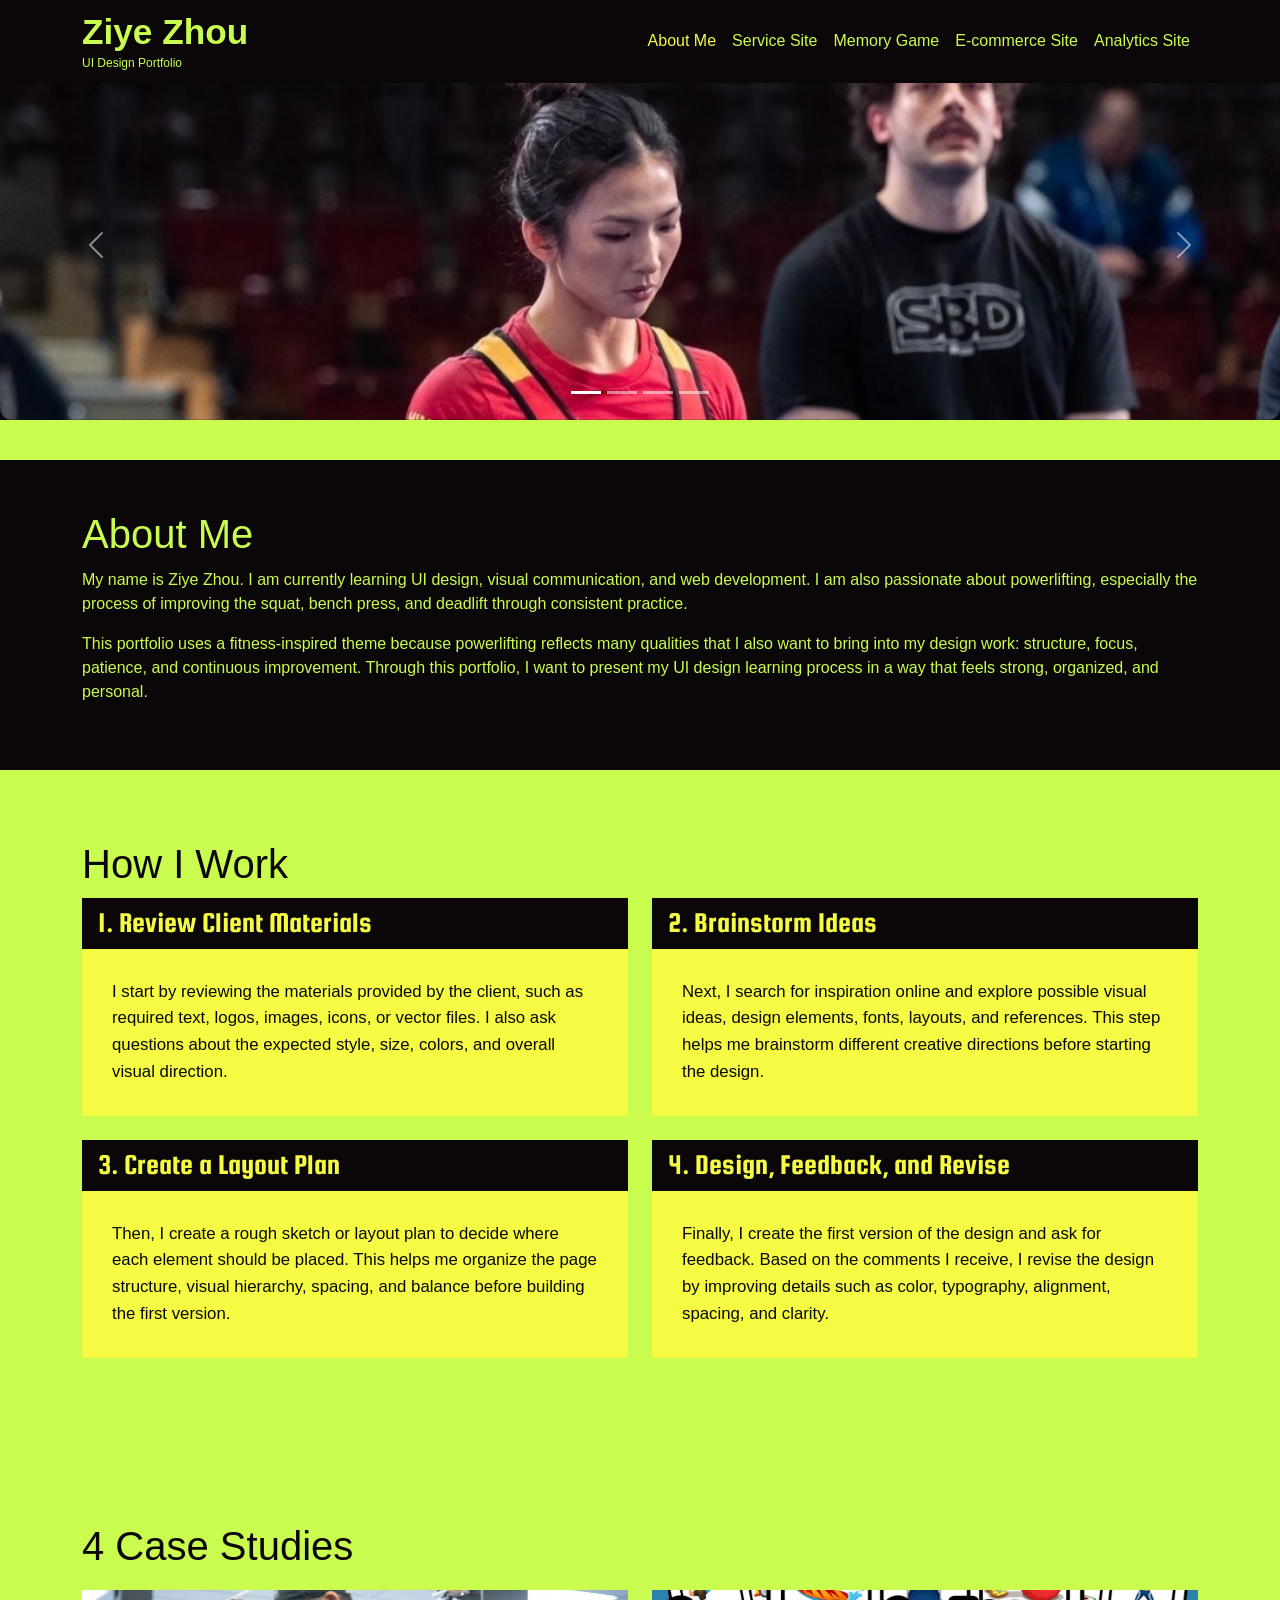
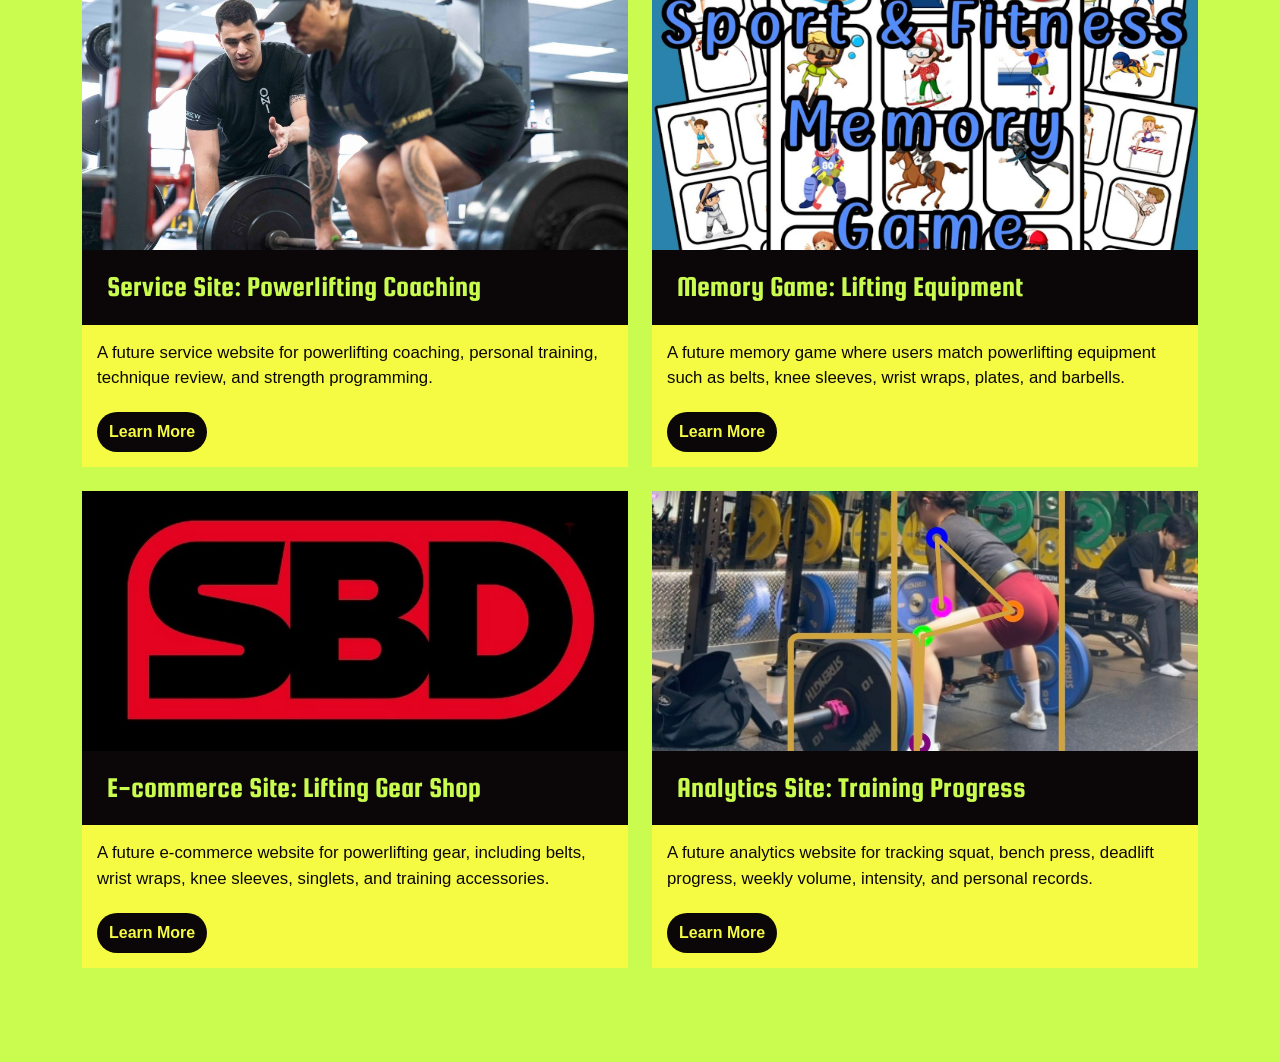
==== index.html @ c245f22b "Add files via upload" ====
<!DOCTYPE html>
<html lang="en">

<head>
    <meta charset="utf-8">
    <meta name="viewport" content="width=device-width, initial-scale=1">
    <meta name="description" content="Ziye Zhou's UI design portfolio">
    <meta name="author" content="Ziye Zhou">

    <title>Ziye Zhou Portfolio</title>

    <link href="https://cdn.jsdelivr.net/npm/bootstrap@5.3.3/dist/css/bootstrap.min.css" rel="stylesheet">

    <link href="css/homepage.css" rel="stylesheet"> 
    
    <link rel="preconnect" href="https://fonts.googleapis.com">
    <link rel="preconnect" href="https://fonts.gstatic.com" crossorigin>
    <link href="https://fonts.googleapis.com/css2?family=BBH+Hegarty&family=Squada+One&display=swap" rel="stylesheet">
</head>

<body>

    <!-- Navigation -->
    <nav class="navbar fixed-top navbar-expand-lg navbar-dark bg-dark-green">
        <div class="container">

            <a class="navbar-brand brand-block" href="index.html">
                <span class="brand-name">Ziye Zhou</span>
                <span class="brand-subtitle">UI Design Portfolio</span>
            </a>

            <button class="navbar-toggler" type="button" data-bs-toggle="collapse" data-bs-target="#navbarResponsive"
                aria-controls="navbarResponsive" aria-expanded="false" aria-label="Toggle navigation">
                <span class="navbar-toggler-icon"></span>
            </button>

            <div class="collapse navbar-collapse" id="navbarResponsive">
                <ul class="navbar-nav ms-auto">

                    <li class="nav-item">
                        <a class="nav-link active" href="index.html">About Me</a>
                    </li>

                    <li class="nav-item">
                        <a class="nav-link" href="service.html">Service Site</a>
                    </li>

                    <li class="nav-item">
                        <a class="nav-link" href="jeu.html">Memory Game</a>
                    </li>

                    <li class="nav-item">
                        <a class="nav-link" href="ecommerce.html">E-commerce Site</a>
                    </li>

                    <li class="nav-item">
                        <a class="nav-link" href="analytics.html">Analytics Site</a>
                    </li>

                </ul>
            </div>

        </div>
    </nav>

    <!-- Cover Page Images Section -->
    <header class="cover-carousel-section">
        <div id="fitnessCarousel" class="carousel slide" data-bs-ride="carousel">

            <div class="carousel-indicators">
                <button type="button" data-bs-target="#fitnessCarousel" data-bs-slide-to="0" class="active"
                    aria-current="true" aria-label="Slide 1"></button>
                <button type="button" data-bs-target="#fitnessCarousel" data-bs-slide-to="1"
                    aria-label="Slide 2"></button>
                <button type="button" data-bs-target="#fitnessCarousel" data-bs-slide-to="2"
                    aria-label="Slide 3"></button>
                <button type="button" data-bs-target="#fitnessCarousel" data-bs-slide-to="3"
                    aria-label="Slide 4"></button>
            </div>

            <div class="carousel-inner">

                <div class="carousel-item active">
                    <img src="images/cover-01.jpg" class="d-block w-100 carousel-img" alt="Powerlifting cover image">
                    <div class="carousel-caption d-none d-md-block">
                    </div>
                </div>

                <div class="carousel-item">
                    <img src="images/cover-02.jpg" class="d-block w-100 carousel-img" alt="Gym training image">
                    <div class="carousel-caption d-none d-md-block"> </div>
                </div>

                <div class="carousel-item">
                    <img src="images/cover-03.jpg" class="d-block w-100 carousel-img" alt="Barbell image">
                    <div class="carousel-caption d-none d-md-block"></div>
                </div>

                <div class="carousel-item">
                    <img src="images/cover-04.jpg" class="d-block w-100 carousel-img" alt="Fitness design image">
                    <div class="carousel-caption d-none d-md-block"></div>
                </div>

            </div>

            <button class="carousel-control-prev" type="button" data-bs-target="#fitnessCarousel" data-bs-slide="prev">
                <span class="carousel-control-prev-icon" aria-hidden="true"></span>
                <span class="visually-hidden">Previous</span>
            </button>

            <button class="carousel-control-next" type="button" data-bs-target="#fitnessCarousel" data-bs-slide="next">
                <span class="carousel-control-next-icon" aria-hidden="true"></span>
                <span class="visually-hidden">Next</span>
            </button>

        </div>
    </header>

    <!-- About Me Section -->
    <section class="about-section" id="about">
        <div class = "container">
            <h1 class="about-title">About Me</h1>
            <p>
            My name is Ziye Zhou. I am currently learning UI design, visual communication,
            and web development. I am also passionate about powerlifting, 
            especially the process of improving the squat, bench press, and deadlift through
            consistent practice.
            </p>

            <p>
                This portfolio uses a fitness-inspired theme because powerlifting reflects many
                qualities that I also want to bring into my design work: structure, focus,
                patience, and continuous improvement. Through this portfolio, I want to present
                my UI design learning process in a way that feels strong, organized, and personal.
            </p>
        </div>
    </section>

    <!-- How I Work Section -->
    <section class="work-section" id="work">
        <div class="container">

            <h1 class="work-title">How I Work</h1>

            <div class="row">

                <div class="col-md-6 mb-4">
                    <div class="card work-card h-100">
                        <h4 class="card-header work-card-header">1. Review Client Materials</h4>
                        <div class="card-body work-card-body">
                            <p class="card-text">
                                I start by reviewing the materials provided by the client, such as required text,
                                logos, images, icons, or vector files. I also ask questions about the expected
                                style, size, colors, and overall visual direction.
                            </p>
                        </div>
                    </div>
                </div>

                <div class="col-md-6 mb-4">
                    <div class="card work-card h-100">
                        <h4 class="card-header work-card-header">2. Brainstorm Ideas</h4>
                        <div class="card-body work-card-body">
                            <p class="card-text">
                                Next, I search for inspiration online and explore possible visual ideas, design
                                elements, fonts, layouts, and references. This step helps me brainstorm different
                                creative directions before starting the design.
                            </p>
                        </div>
                    </div>
                </div>

                <div class="col-md-6 mb-4">
                    <div class="card work-card h-100">
                        <h4 class="card-header work-card-header">3. Create a Layout Plan</h4>
                        <div class="card-body work-card-body">
                            <p class="card-text">
                                Then, I create a rough sketch or layout plan to decide where each element should
                                be placed. This helps me organize the page structure, visual hierarchy, spacing,
                                and balance before building the first version.
                            </p>
                        </div>
                    </div>
                </div>

                <div class="col-md-6 mb-4">
                    <div class="card work-card h-100">
                        <h4 class="card-header work-card-header">4. Design, Feedback, and Revise</h4>
                        <div class="card-body work-card-body">
                            <p class="card-text">
                                Finally, I create the first version of the design and ask for feedback. Based on
                                the comments I receive, I revise the design by improving details such as color,
                                typography, alignment, spacing, and clarity.
                            </p>
                        </div>
                    </div>
                </div>

            </div>

        </div>
    </section>

    <!-- Case Studies Section -->
    <section class="case-section" id="cases">
        <div class="container">

            <h1 class="case-title">4 Case Studies</h1>

            <div class="row">

                <div class="col-md-6 mb-4">
                    <div class="case-card">
                        <img src="images/service.jpg" alt="Powerlifting coaching preview" class="case-img">

                        <div class="case-card-title">
                            <h4>Service Site: Powerlifting Coaching</h4>
                        </div>

                        <div class="case-card-body">
                            <p>
                                A future service website for powerlifting coaching, personal training,
                                technique review, and strength programming.
                            </p>
                            <a href="service.html" class="case-btn">Learn More</a>
                        </div>
                    </div>
                </div>

                <div class="col-md-6 mb-4">
                    <div class="case-card">
                        <img src="images/memory-game.jpg" alt="Lifting memory game preview" class="case-img">

                        <div class="case-card-title">
                            <h4>Memory Game: Lifting Equipment</h4>
                        </div>

                        <div class="case-card-body">
                            <p>
                                A future memory game where users match powerlifting equipment such as
                                belts, knee sleeves, wrist wraps, plates, and barbells.
                            </p>
                            <a href="jeu.html" class="case-btn">Learn More</a>
                        </div>
                    </div>
                </div>

                <div class="col-md-6 mb-4">
                    <div class="case-card">
                        <img src="images/ecommerce.jpg" alt="Lifting gear shop preview" class="case-img">

                        <div class="case-card-title">
                            <h4>E-commerce Site: Lifting Gear Shop</h4>
                        </div>

                        <div class="case-card-body">
                            <p>
                                A future e-commerce website for powerlifting gear, including belts,
                                wrist wraps, knee sleeves, singlets, and training accessories.
                            </p>
                            <a href="ecommerce.html" class="case-btn">Learn More</a>
                        </div>
                    </div>
                </div>

                <div class="col-md-6 mb-4">
                    <div class="case-card">
                        <img src="images/analytics.jpg" alt="Training analytics preview" class="case-img">

                        <div class="case-card-title">
                            <h4>Analytics Site: Training Progress</h4>
                        </div>

                        <div class="case-card-body">
                            <p>
                                A future analytics website for tracking squat, bench press, deadlift
                                progress, weekly volume, intensity, and personal records.
                            </p>
                            <a href="analytics.html" class="case-btn">Learn More</a>
                        </div>
                    </div>
                </div>

            </div>

        </div>
    </section>

    <script src="https://cdn.jsdelivr.net/npm/bootstrap@5.3.3/dist/js/bootstrap.bundle.min.js"></script>
</body>

</html>
---- css/homepage.css ----
body {
    padding-top: 70px;
    background-color: #cafc4f;
}

.bg-dark-green{
    background-color: #0b0708;
}

/*********** Navigation bar ***********/
.brand-block {
    display: flex;
    flex-direction: column;
    line-height: 1.1;
    text-decoration: none;
}

.brand-name{
    font-family: "BBH Hegarty", sans-serif;
    font-weight: 100;
    font-style: normal;
    font-size: 2.2rem;
    font-weight: 700;
    color: #cafc4f;
    text-decoration: none;
}

.brand-subtitle{
    font-family: 'Source Sans Pro', sans-serif;
    font-size: 0.75rem;
    font-weight: 300;
    padding-top: 0.3rem;
    color: #cafc4f;
    text-decoration: none;
}

.nav-link{
    font-family: 'Source Sans Pro', sans-serif;
    font-size: 1rem;
    font-weight: 400;
    color: #cafc4f;
}

.nav-link.active{
    color: #F5Fb43;
}

.navbar-dark .navbar-nav .nav-link.active {
    color: #F5Fb43;
}

/*********** About Me Section ***********/
.about-section{
    padding-top: 5rem;
    background-color: #0b0708;
    padding: 50px 40px 50px 40px;
}

.about-title {
    color: #cafc4f;
    font-family: "BBH Hegarty", sans-serif;
    font-size: 2.5rem;
    margin-bottom: 10px;
}

p{
    font-family: 'Source Sans Pro', sans-serif;
    color: #cafc4f;
}

.cover-carousel-section {
    background-color: #0b0708;
    padding: 0px 0 0px 0;
    margin-bottom: 40px;
}

/*********** Pictures ***********/
.carousel {
    border-radius: 12px;
    overflow: hidden;
}

.carousel-img {
    height: 350px;
    object-fit: cover;
    object-position: center top;
}

/*********** Workflow Section ***********/
.work-section {
    padding: 70px 0;
}

.work-title {
    color: #0b0708;
    font-family: "BBH Hegarty", sans-serif;
    font-size: 2.5rem;
    margin-bottom: 10px;
}

.work-card {
    background-color: #0b0708;
    border: 0px;
    border-radius: 0;
}

.work-card-header {
    background-color: #0b0708;
    color: #F5Fb43;
    font-family: 'Squada One', sans-serif;
    font-size: 1.8rem;
    border-bottom: none;
}

.work-card-body {
    background-color: #F5Fb43;
    color: #0b0708;
    padding: 30px;
}

.work-card-body p {
    color: #0b0708;
    font-family: 'Source Sans Pro', sans-serif;
    font-size: 1.05rem;
    line-height: 1.6;
}

/*********** Case Study Section ***********/
.case-section {
    padding: 70px 0;
    background-color: #cafc4f;
}

.case-title {
    color: #0b0708;
    font-family: "BBH Hegarty", sans-serif;
    font-size: 2.5rem;
    margin-bottom: 20px;
}

.case-card {
    background-color: #F5Fb43;
    border: 0;
    border-radius: 0;
    height: 100%;
}

.case-img {
    width: 100%;
    height: 260px;
    object-fit: cover;
    display: block;
}

.case-card-title {
    background-color: #0b0708;
    padding: 20px 25px;
}

.case-card-title h4 {
    color: #cafc4f;
    font-family: 'Squada One', sans-serif;
    font-size: 1.8rem;
    margin: 0;
}

.case-card-body {
    background-color: #F5Fb43;
    color: #0b0708;
    padding: 15px;
}

.case-card-body p {
    color: #0b0708;
    font-family: 'Source Sans Pro', sans-serif;
    font-size: 1.05rem;
    line-height: 1.6rem;
}

.case-btn {
    display: inline-block;
    margin-top: 15px;
    padding: 8px 12px;
    background-color: #0b0708;
    color: #F5Fb43;
    font-family: 'Source Sans Pro', sans-serif;
    font-weight: 600;
    text-decoration: none;
    border-radius: 20px;
    margin-top: 5px;
}

.case-btn:hover {
    background-color: #cafc4f;
    color: #0b0708;
}
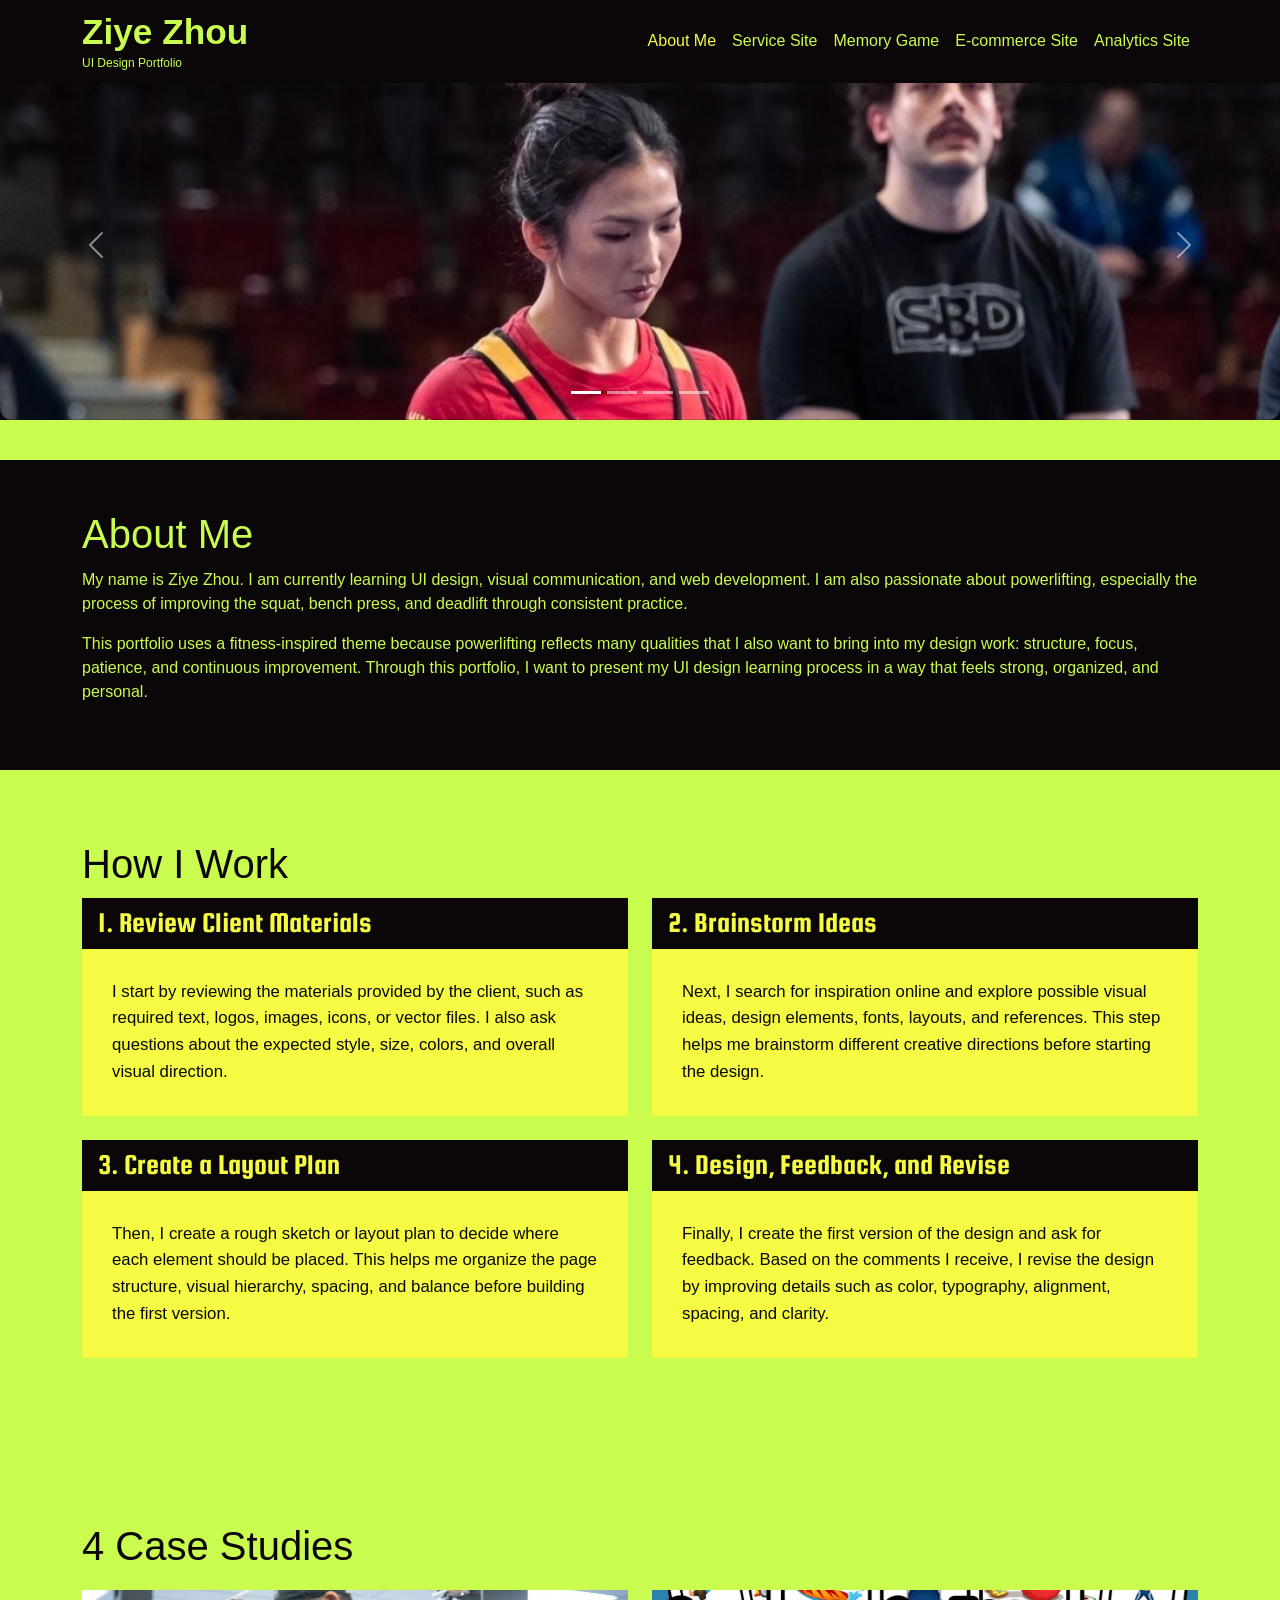
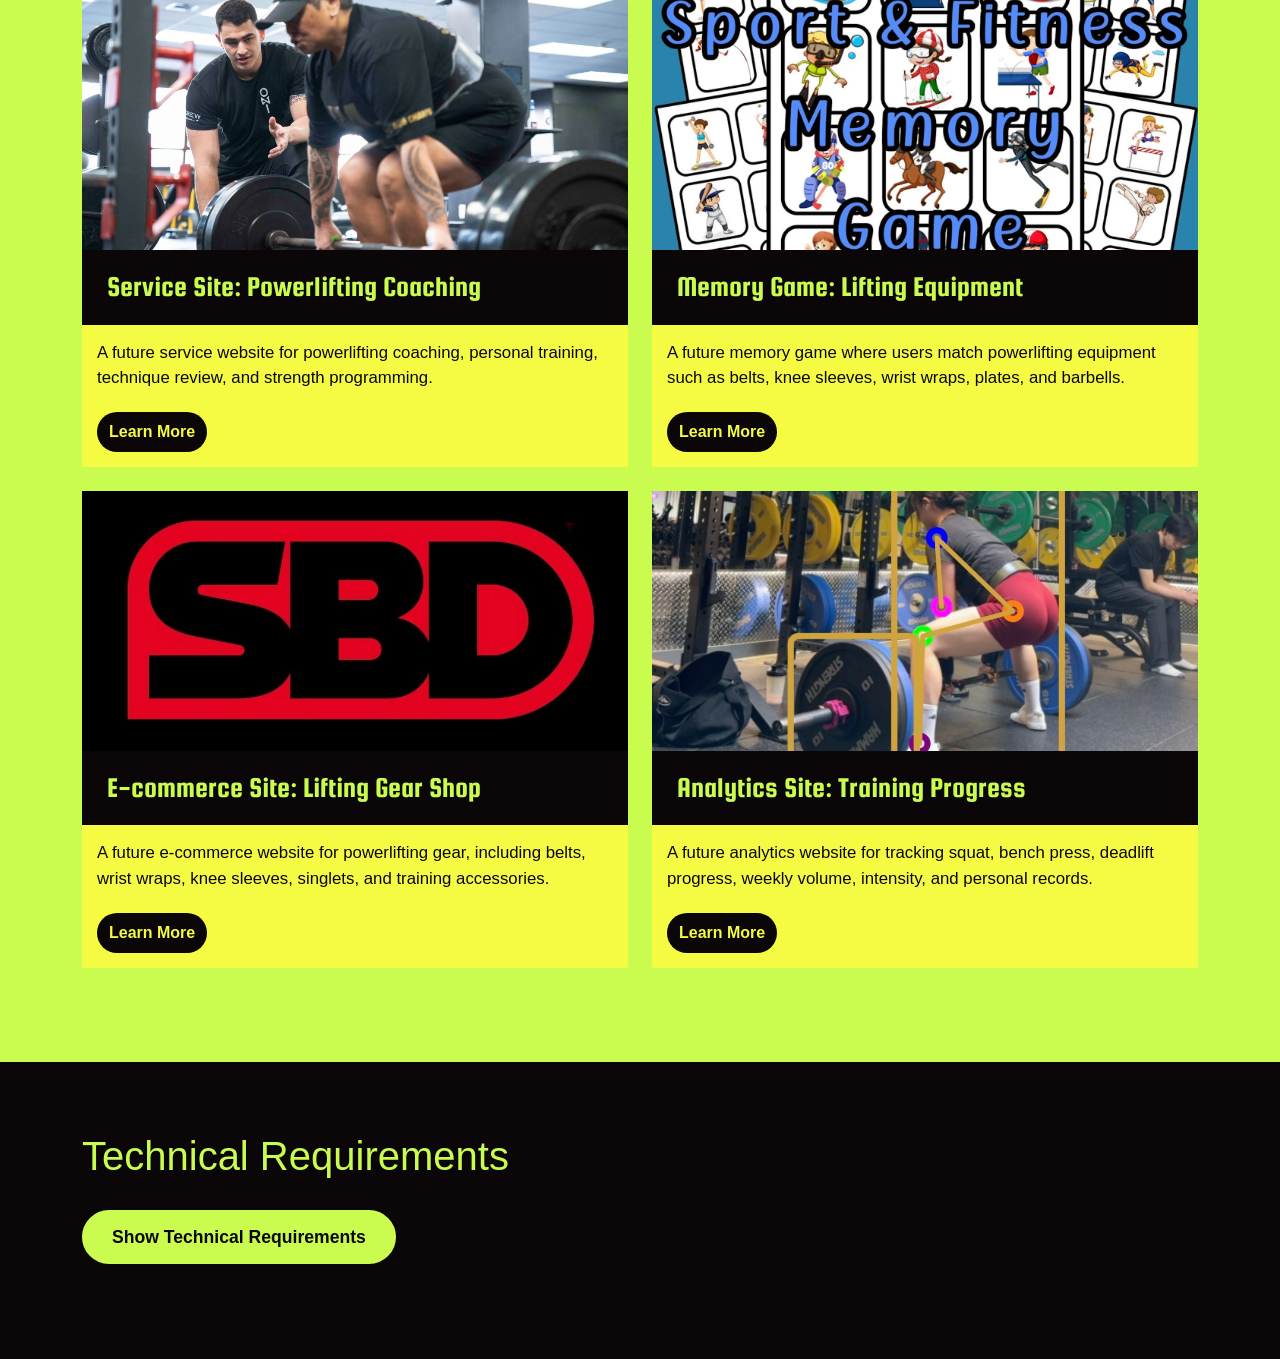
==== commit a2eaecbd: "Add updated portfolio files" ====
--- a/index.html
+++ b/index.html
@@ -286,7 +286,28 @@
         </div>
     </section>
 
+    <section class="tech-section">
+        <div class="container">
+            <h1 class="tech-title">Technical Requirements</h1>
+
+            <button id="techButton" class="tech-btn">
+                Show Technical Requirements
+            </button>
+
+            <p id="techMessage" class="d-none mt-3">
+                This portfolio uses HTML, CSS, Bootstrap 5.3.3, and custom JavaScript.
+                Bootstrap is used for the responsive navigation bar, carousel, grid layout,
+                cards, and mobile hamburger menu. Custom JavaScript is used to highlight
+                the current navigation page and control this interactive section.
+            </p>
+        </div>  
+    </section>
+
+    <script src="js/main.js"></script>
     <script src="https://cdn.jsdelivr.net/npm/bootstrap@5.3.3/dist/js/bootstrap.bundle.min.js"></script>
+    
 </body>
 
+
+
 </html>
--- a/css/homepage.css
+++ b/css/homepage.css
@@ -193,4 +193,52 @@
 .case-btn:hover {
     background-color: #cafc4f;
     color: #0b0708;
+}
+
+/*********** Technical Requirements Button ***********/
+.tech-btn {
+    display: inline-block;
+    padding: 12px 28px;
+    background-color: #cafc4f;
+    color:#0b0708 ;
+    border: 2px solid #cafc4f;
+    border-radius: 30px;
+    font-family: 'Source Sans Pro', sans-serif;
+    font-size: 1.1rem;
+    font-weight: 700;
+    text-decoration: none;
+    cursor: pointer;
+    margin-top: 10px;
+    margin-bottom: 25px;
+}
+
+.tech-btn:hover {
+    background-color: #F5Fb43;
+    color: #0b0708;
+}
+
+.tech-btn:focus {
+    outline: 3px solid #cafc4f;
+    outline-offset: 4px;
+}
+
+.tech-section {
+    padding: 70px 0;
+    background-color:#0b0708;
+}
+
+.tech-title {
+    color: #cafc4f;
+    font-family: "BBH Hegarty", sans-serif;
+    font-size: 2.5rem;
+    margin-bottom: 20px;
+}
+
+.tech-section p {
+    color: #cafc4f;
+    font-family: 'Source Sans Pro', sans-serif;
+    font-size: 1rem;
+    line-height: 1.6;
+    max-width: 900px;
+    margin-top: 20px;
 }
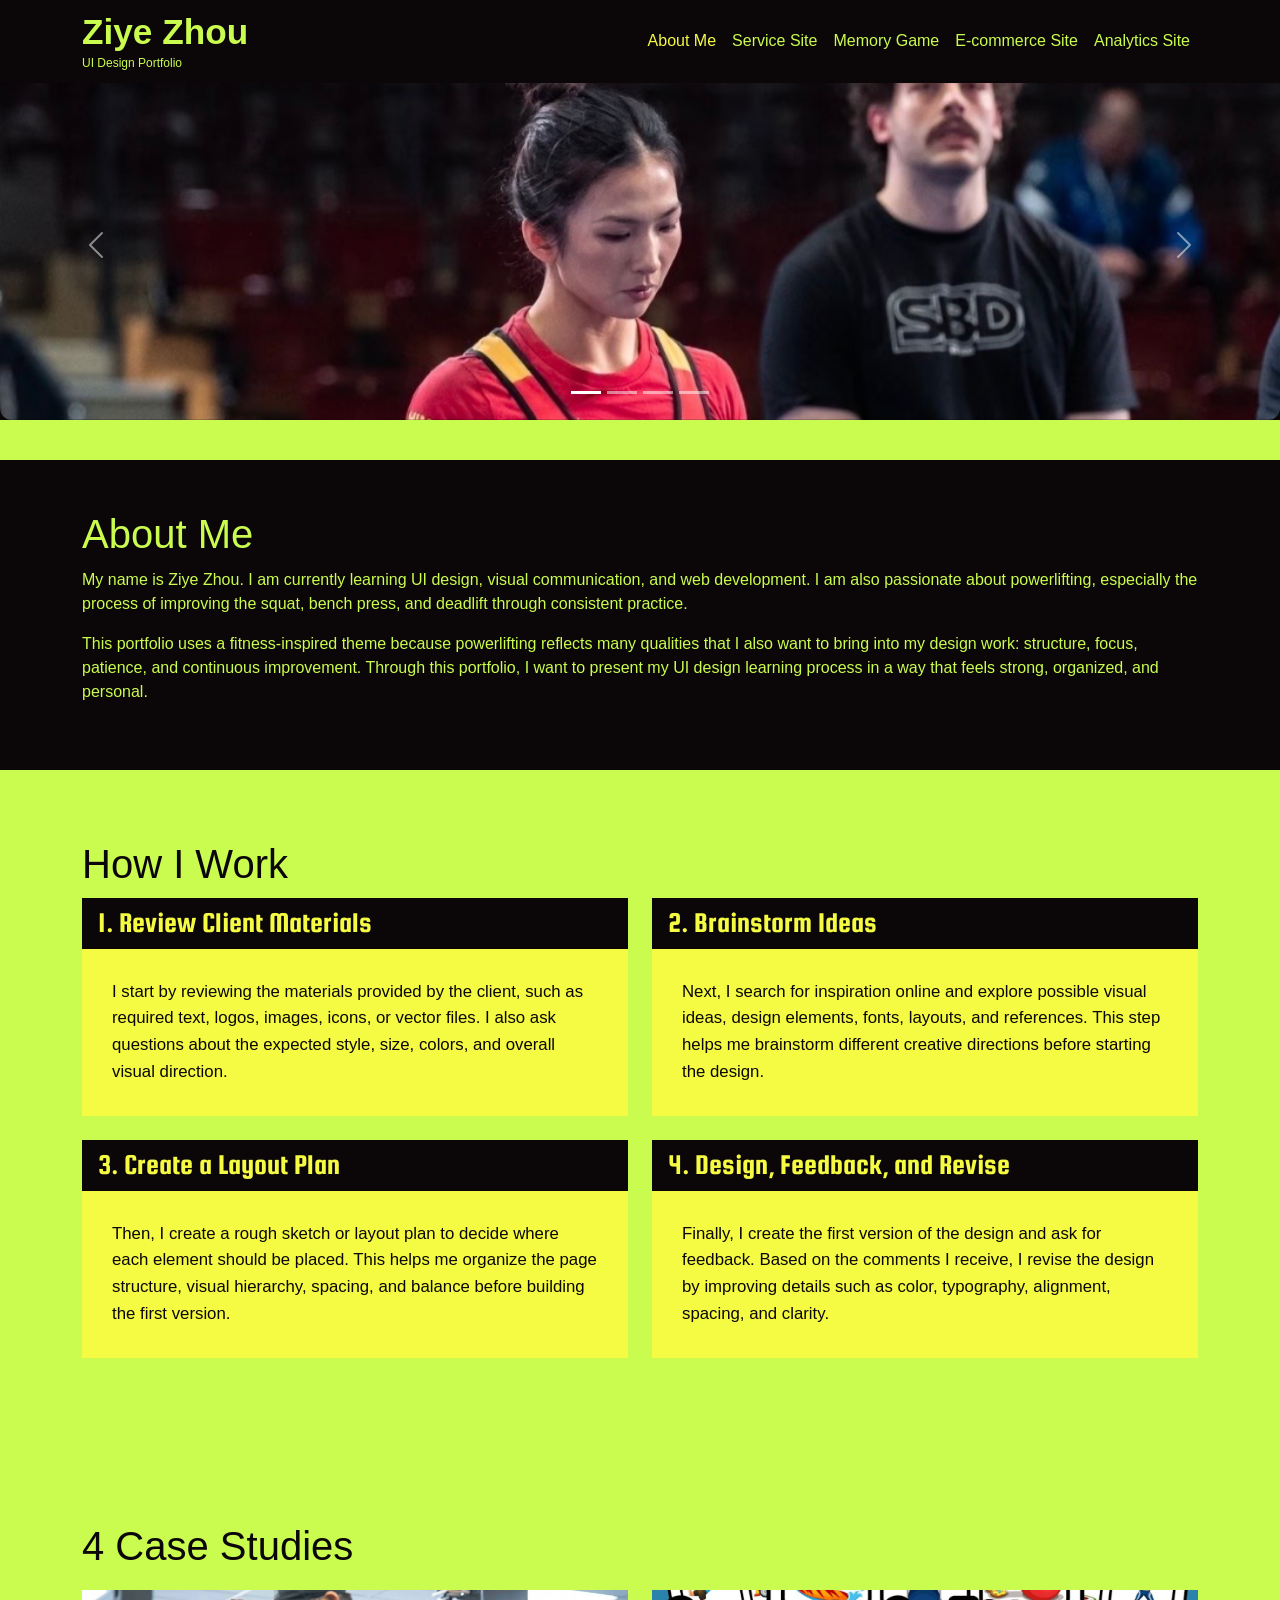
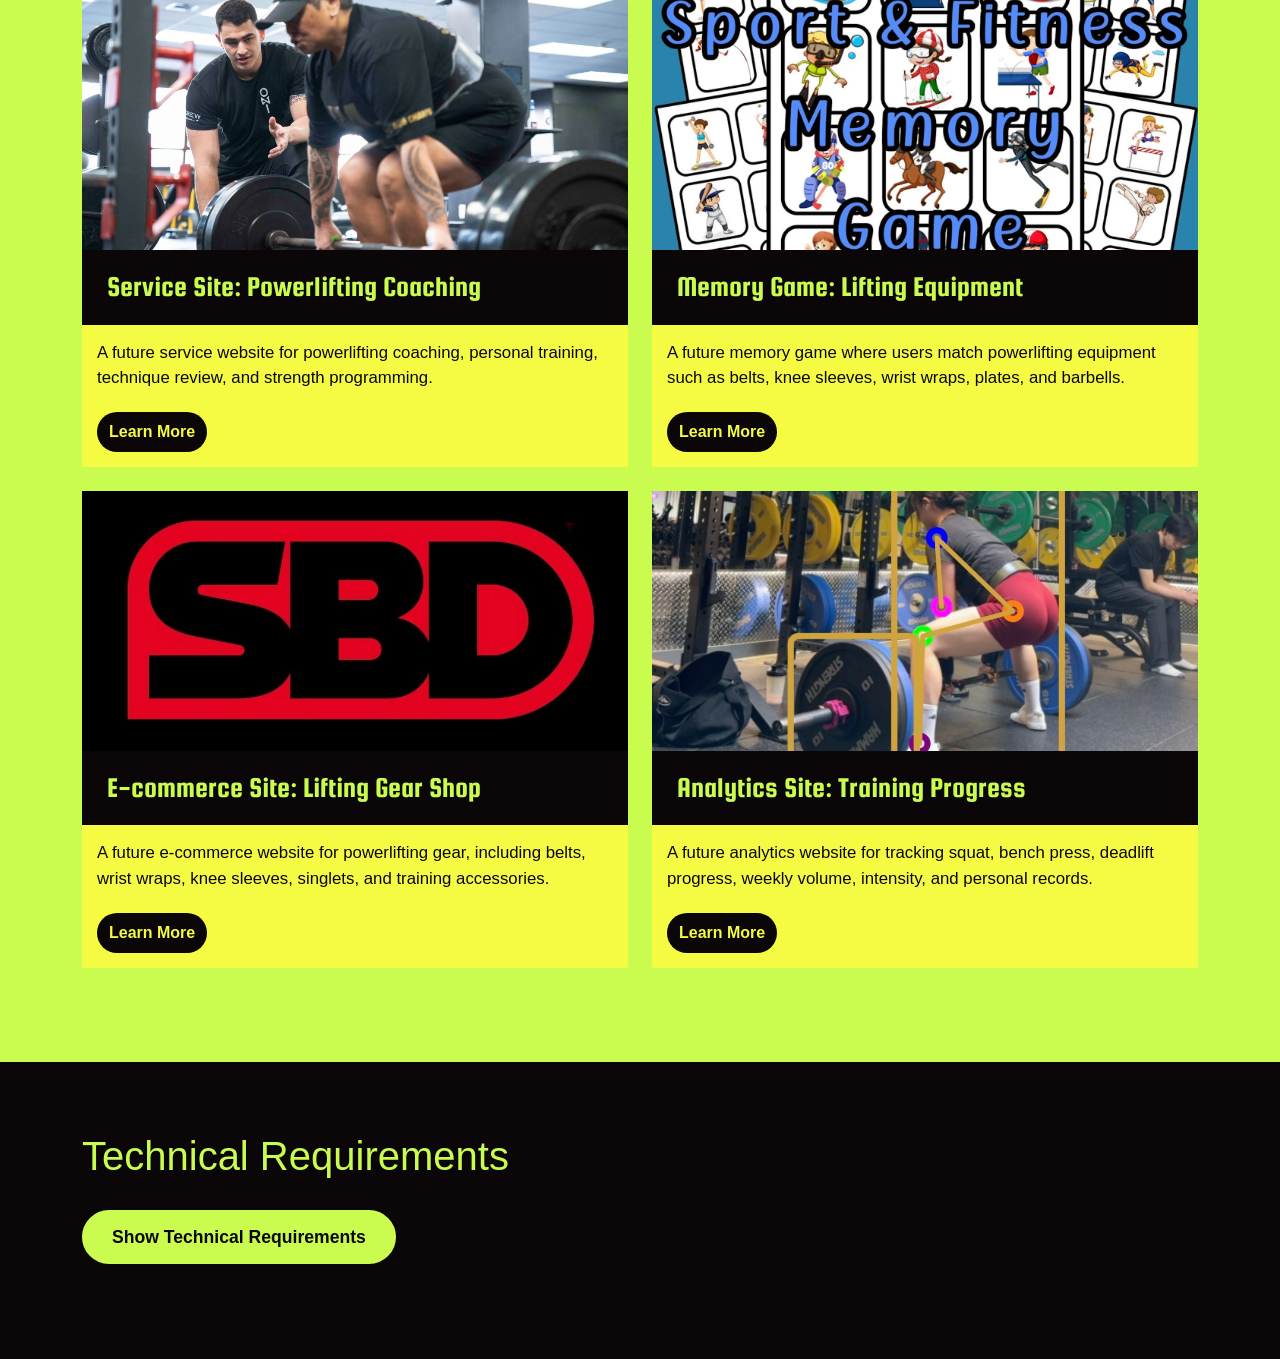
==== commit 43d492af: "Assignment 2 service site" ====
--- a/index.html
+++ b/index.html
@@ -15,7 +15,7 @@
     
     <link rel="preconnect" href="https://fonts.googleapis.com">
     <link rel="preconnect" href="https://fonts.gstatic.com" crossorigin>
-    <link href="https://fonts.googleapis.com/css2?family=BBH+Hegarty&family=Squada+One&display=swap" rel="stylesheet">
+    <link href="https://fonts.googleapis.com/css2?family=BBH+Hegarty&family=Michroma&family=Squada+One&display=swap" rel="stylesheet">
 </head>
 
 <body>
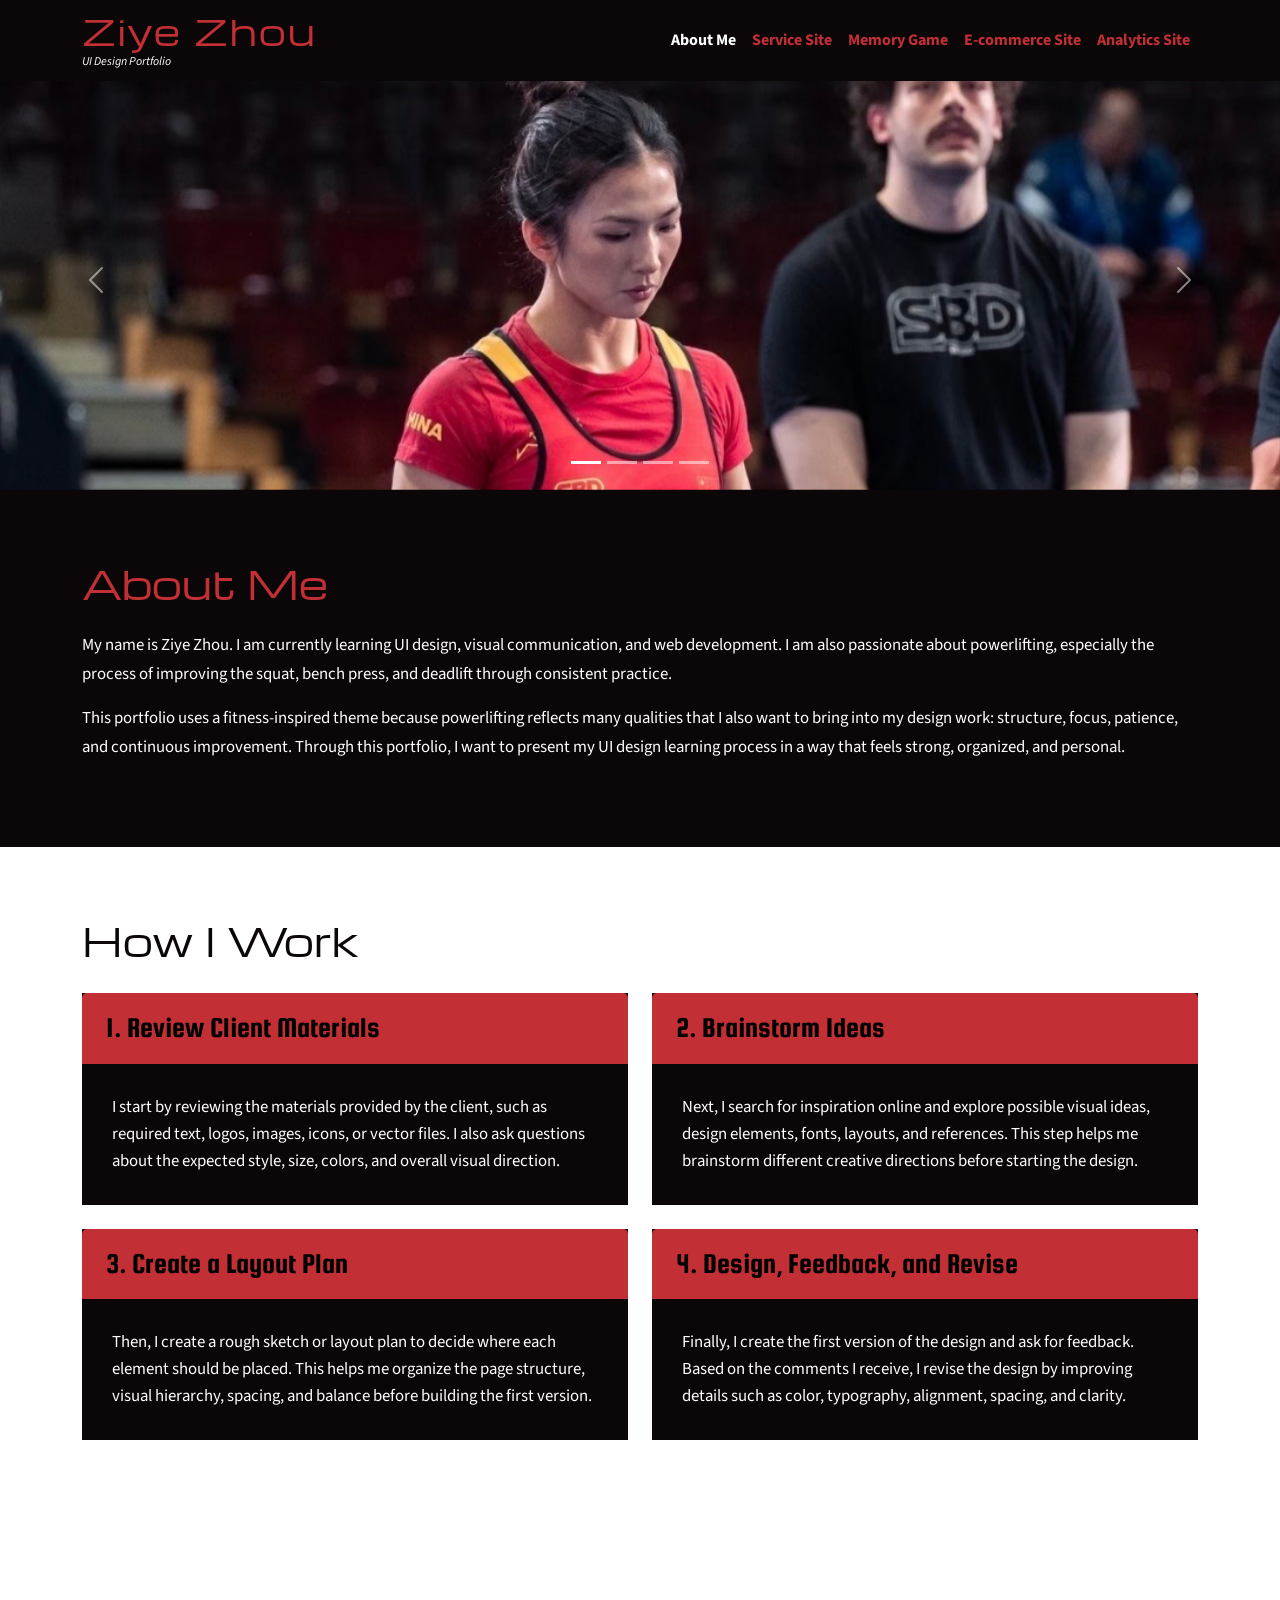
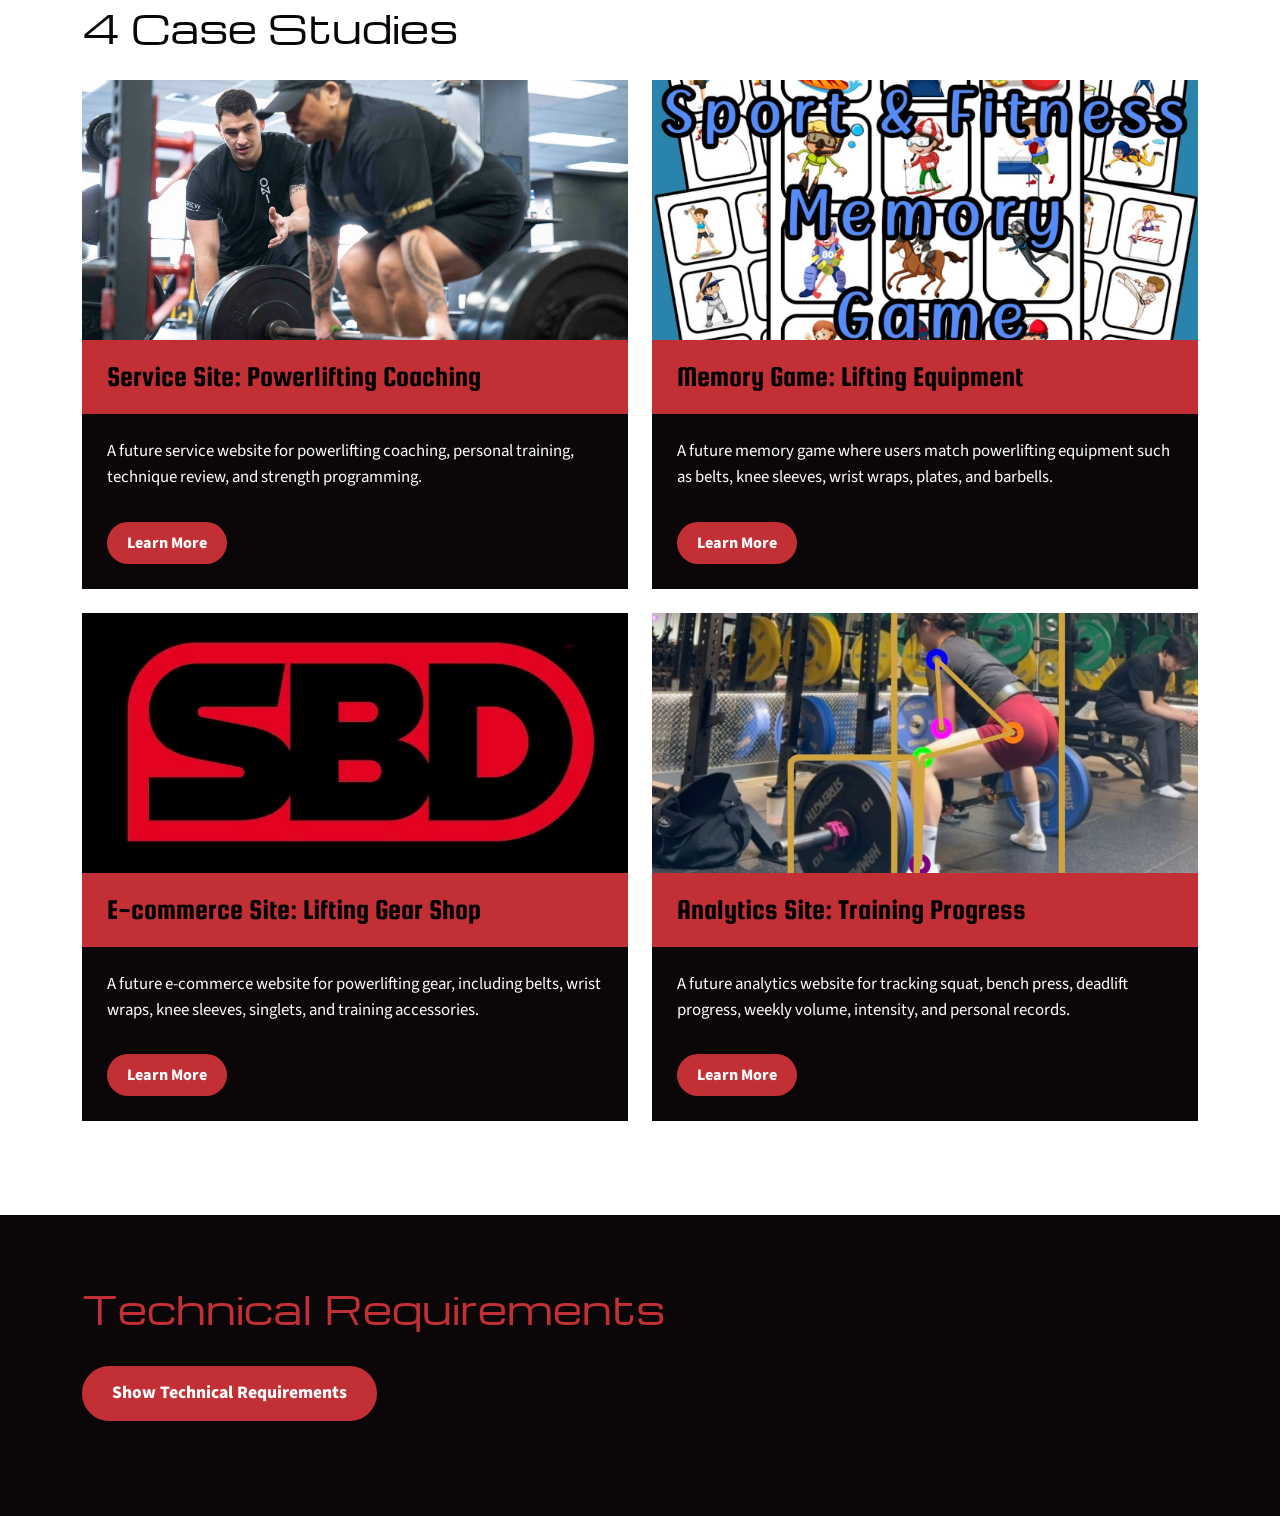
==== commit 40e10df9: "Updating homepage visual style to match other pages" ====
--- a/index.html
+++ b/index.html
@@ -12,10 +12,11 @@
     <link href="https://cdn.jsdelivr.net/npm/bootstrap@5.3.3/dist/css/bootstrap.min.css" rel="stylesheet">
 
     <link href="css/homepage.css" rel="stylesheet"> 
-    
+
     <link rel="preconnect" href="https://fonts.googleapis.com">
     <link rel="preconnect" href="https://fonts.gstatic.com" crossorigin>
-    <link href="https://fonts.googleapis.com/css2?family=BBH+Hegarty&family=Michroma&family=Squada+One&display=swap" rel="stylesheet">
+    <link href="https://fonts.googleapis.com/css2?family=BBH+Hegarty&family=Michroma&family=Source+Sans+Pro:wght@400;600;700;800;900&family=Squada+One&display=swap" rel="stylesheet">
+
 </head>
 
 <body>
--- a/css/homepage.css
+++ b/css/homepage.css
@@ -1,9 +1,9 @@
 body {
     padding-top: 70px;
-    background-color: #cafc4f;
-}
-
-.bg-dark-green{
+    background-color: #ffffff;
+}
+
+.bg-dark-green {
     background-color: #0b0708;
 }
 
@@ -15,73 +15,84 @@
     text-decoration: none;
 }
 
-.brand-name{
-    font-family: "BBH Hegarty", sans-serif;
-    font-weight: 100;
-    font-style: normal;
-    font-size: 2.2rem;
+.brand-name {
+    font-family: "Michroma", sans-serif;
+    font-size: 2.1rem;
+    font-weight: 400;
+    color: #c23035;
+    text-decoration: none;
+    letter-spacing: 2px;
+}
+
+.brand-subtitle {
+    font-family: 'Source Sans Pro', sans-serif;
+    font-size: 0.75rem;
+    font-weight: 400;
+    padding-top: 0.3rem;
+    color: #ffffff;
+    text-decoration: none;
+    font-style: italic;
+}
+
+.nav-link {
+    font-family: 'Source Sans Pro', sans-serif;
+    font-size: 1rem;
     font-weight: 700;
-    color: #cafc4f;
-    text-decoration: none;
-}
-
-.brand-subtitle{
-    font-family: 'Source Sans Pro', sans-serif;
-    font-size: 0.75rem;
-    font-weight: 300;
-    padding-top: 0.3rem;
-    color: #cafc4f;
-    text-decoration: none;
-}
-
-.nav-link{
-    font-family: 'Source Sans Pro', sans-serif;
-    font-size: 1rem;
-    font-weight: 400;
-    color: #cafc4f;
-}
-
-.nav-link.active{
-    color: #F5Fb43;
+    color: #c23035;
+}
+
+.nav-link:hover {
+    color: #ffffff;
+}
+
+.nav-link.active {
+    color: #ffffff;
 }
 
 .navbar-dark .navbar-nav .nav-link.active {
-    color: #F5Fb43;
+    color: #ffffff;
 }
 
 /*********** About Me Section ***********/
-.about-section{
-    padding-top: 5rem;
-    background-color: #0b0708;
-    padding: 50px 40px 50px 40px;
+.about-section {
+    background-color: #0b0708;
+    padding: 70px 40px;
 }
 
 .about-title {
-    color: #cafc4f;
-    font-family: "BBH Hegarty", sans-serif;
-    font-size: 2.5rem;
-    margin-bottom: 10px;
-}
-
-p{
-    font-family: 'Source Sans Pro', sans-serif;
-    color: #cafc4f;
-}
-
+    color: #c23035;
+    font-family: "Michroma", sans-serif;
+    font-size: 2.4rem;
+    font-weight: 400;
+    margin-bottom: 25px;
+}
+
+p {
+    font-family: 'Source Sans Pro', sans-serif;
+    color: #ffffff;
+}
+
+.about-section p {
+    color: #ffffff;
+    font-size: 1.05rem;
+    line-height: 1.7;
+}
+
+/*********** Cover Carousel Section ***********/
 .cover-carousel-section {
     background-color: #0b0708;
-    padding: 0px 0 0px 0;
-    margin-bottom: 40px;
+    padding: 0;
+    margin-bottom: 0;
 }
 
 /*********** Pictures ***********/
 .carousel {
-    border-radius: 12px;
+    border-radius: 0;
     overflow: hidden;
 }
 
 .carousel-img {
-    height: 350px;
+    height: 420px;
     object-fit: cover;
     object-position: center top;
 }
@@ -89,37 +100,40 @@
 /*********** Workflow Section ***********/
 .work-section {
     padding: 70px 0;
+    background-color: #ffffff;
 }
 
 .work-title {
     color: #0b0708;
-    font-family: "BBH Hegarty", sans-serif;
-    font-size: 2.5rem;
-    margin-bottom: 10px;
+    font-family: "Michroma", sans-serif;
+    font-size: 2.4rem;
+    font-weight: 400;
+    margin-bottom: 30px;
 }
 
 .work-card {
     background-color: #0b0708;
-    border: 0px;
+    border: 0;
     border-radius: 0;
 }
 
 .work-card-header {
-    background-color: #0b0708;
-    color: #F5Fb43;
+    background-color: #c23035;
+    color: #000000;
     font-family: 'Squada One', sans-serif;
     font-size: 1.8rem;
     border-bottom: none;
+    padding: 18px 24px;
 }
 
 .work-card-body {
-    background-color: #F5Fb43;
-    color: #0b0708;
+    background-color: #0b0708;
+    color: #ffffff;
     padding: 30px;
 }
 
 .work-card-body p {
-    color: #0b0708;
+    color: #ffffff;
     font-family: 'Source Sans Pro', sans-serif;
     font-size: 1.05rem;
     line-height: 1.6;
@@ -128,18 +142,19 @@
 /*********** Case Study Section ***********/
 .case-section {
     padding: 70px 0;
-    background-color: #cafc4f;
+    background-color: #ffffff;
 }
 
 .case-title {
     color: #0b0708;
-    font-family: "BBH Hegarty", sans-serif;
-    font-size: 2.5rem;
-    margin-bottom: 20px;
+    font-family: "Michroma", sans-serif;
+    font-size: 2.4rem;
+    font-weight: 400;
+    margin-bottom: 30px;
 }
 
 .case-card {
-    background-color: #F5Fb43;
+    background-color: #0b0708;
     border: 0;
     border-radius: 0;
     height: 100%;
@@ -153,25 +168,25 @@
 }
 
 .case-card-title {
-    background-color: #0b0708;
+    background-color: #c23035;
     padding: 20px 25px;
 }
 
 .case-card-title h4 {
-    color: #cafc4f;
+    color: #000000;
     font-family: 'Squada One', sans-serif;
     font-size: 1.8rem;
     margin: 0;
 }
 
 .case-card-body {
-    background-color: #F5Fb43;
-    color: #0b0708;
-    padding: 15px;
+    background-color: #0b0708;
+    color: #ffffff;
+    padding: 25px;
 }
 
 .case-card-body p {
-    color: #0b0708;
+    color: #ffffff;
     font-family: 'Source Sans Pro', sans-serif;
     font-size: 1.05rem;
     line-height: 1.6rem;
@@ -180,32 +195,44 @@
 .case-btn {
     display: inline-block;
     margin-top: 15px;
-    padding: 8px 12px;
-    background-color: #0b0708;
-    color: #F5Fb43;
-    font-family: 'Source Sans Pro', sans-serif;
-    font-weight: 600;
-    text-decoration: none;
-    border-radius: 20px;
-    margin-top: 5px;
+    padding: 9px 20px;
+    background-color: #c23035;
+    color: #ffffff;
+    font-family: 'Source Sans Pro', sans-serif;
+    font-weight: 800;
+    text-decoration: none;
+    border-radius: 25px;
 }
 
 .case-btn:hover {
-    background-color: #cafc4f;
-    color: #0b0708;
+    background-color: #ffffff;
+    color: #c23035;
 }
 
 /*********** Technical Requirements Button ***********/
+.tech-section {
+    padding: 70px 0;
+    background-color: #0b0708;
+}
+
+.tech-title {
+    color: #c23035;
+    font-family: "Michroma", sans-serif;
+    font-size: 2.4rem;
+    font-weight: 400;
+    margin-bottom: 25px;
+}
+
 .tech-btn {
     display: inline-block;
     padding: 12px 28px;
-    background-color: #cafc4f;
-    color:#0b0708 ;
-    border: 2px solid #cafc4f;
+    background-color: #c23035;
+    color: #ffffff;
+    border: 2px solid #c23035;
     border-radius: 30px;
     font-family: 'Source Sans Pro', sans-serif;
     font-size: 1.1rem;
-    font-weight: 700;
+    font-weight: 800;
     text-decoration: none;
     cursor: pointer;
     margin-top: 10px;
@@ -213,32 +240,69 @@
 }
 
 .tech-btn:hover {
-    background-color: #F5Fb43;
-    color: #0b0708;
+    background-color: #ffffff;
+    color: #c23035;
+    border-color: #ffffff;
 }
 
 .tech-btn:focus {
-    outline: 3px solid #cafc4f;
+    outline: 3px solid #ffffff;
     outline-offset: 4px;
 }
 
-.tech-section {
-    padding: 70px 0;
-    background-color:#0b0708;
-}
-
-.tech-title {
-    color: #cafc4f;
-    font-family: "BBH Hegarty", sans-serif;
-    font-size: 2.5rem;
-    margin-bottom: 20px;
-}
-
 .tech-section p {
-    color: #cafc4f;
+    color: #ffffff;
     font-family: 'Source Sans Pro', sans-serif;
     font-size: 1rem;
     line-height: 1.6;
     max-width: 900px;
     margin-top: 20px;
+}
+
+/*********** Responsive ***********/
+@media (max-width: 991px) {
+    .brand-name {
+        font-size: 1.6rem;
+    }
+
+    .carousel-img {
+        height: 340px;
+    }
+
+    .about-title,
+    .work-title,
+    .case-title,
+    .tech-title {
+        font-size: 2rem;
+    }
+}
+
+@media (max-width: 576px) {
+    body {
+        padding-top: 76px;
+    }
+
+    .brand-name {
+        font-size: 1.3rem;
+        letter-spacing: 1px;
+    }
+
+    .brand-subtitle {
+        font-size: 0.65rem;
+    }
+
+    .carousel-img {
+        height: 280px;
+    }
+
+    .about-section {
+        padding: 50px 24px;
+    }
+
+    .about-title,
+    .work-title,
+    .case-title,
+    .tech-title {
+        font-size: 1.6rem;
+    }
 }
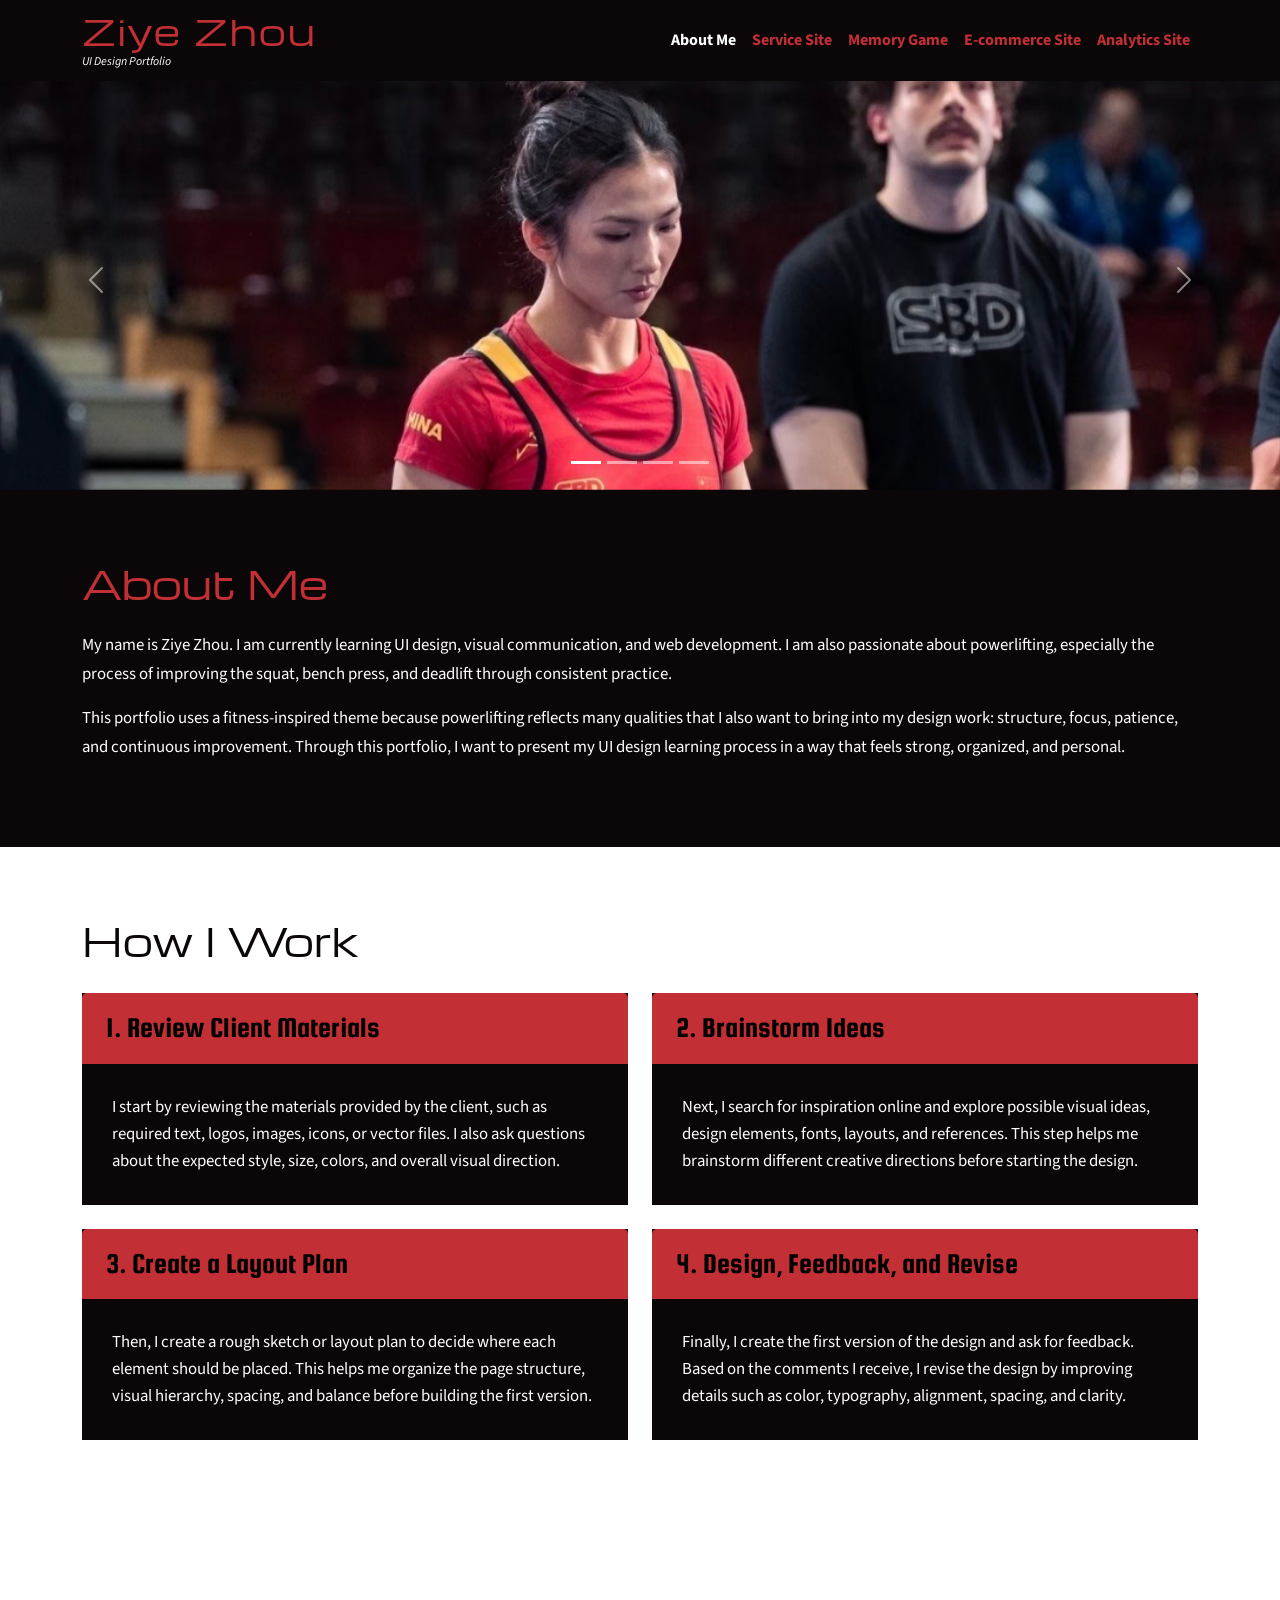
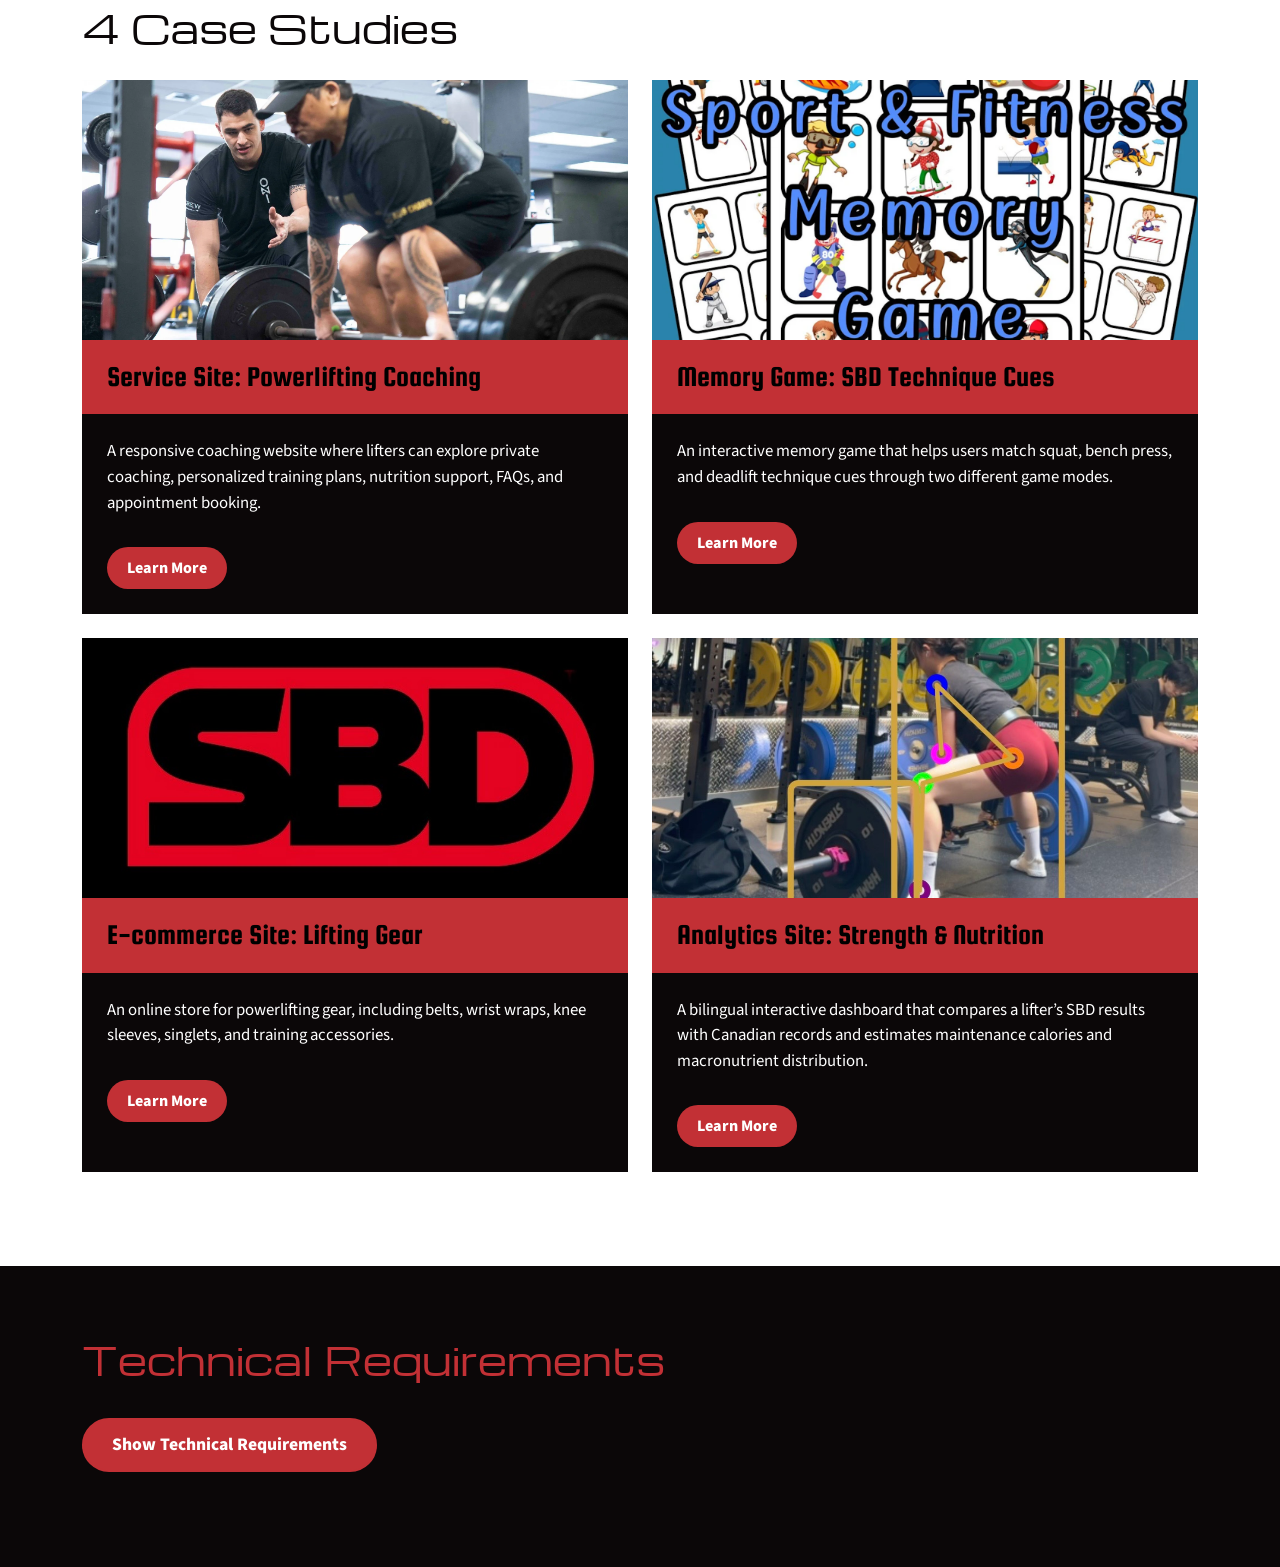
==== commit effc3012: "Add analytics dashboard, update portfolio home page, and modify navigation section" ====
--- a/index.html
+++ b/index.html
@@ -220,8 +220,8 @@
 
                         <div class="case-card-body">
                             <p>
-                                A future service website for powerlifting coaching, personal training,
-                                technique review, and strength programming.
+                                A responsive coaching website where lifters can explore private coaching,
+                                personalized training plans, nutrition support, FAQs, and appointment booking.
                             </p>
                             <a href="service.html" class="case-btn">Learn More</a>
                         </div>
@@ -233,13 +233,13 @@
                         <img src="images/memory-game.jpg" alt="Lifting memory game preview" class="case-img">
 
                         <div class="case-card-title">
-                            <h4>Memory Game: Lifting Equipment</h4>
+                            <h4>Memory Game: SBD Technique Cues</h4>
                         </div>
 
                         <div class="case-card-body">
                             <p>
-                                A future memory game where users match powerlifting equipment such as
-                                belts, knee sleeves, wrist wraps, plates, and barbells.
+                                An interactive memory game that helps users match squat, bench press,
+                                and deadlift technique cues through two different game modes.
                             </p>
                             <a href="jeu.html" class="case-btn">Learn More</a>
                         </div>
@@ -251,12 +251,12 @@
                         <img src="images/ecommerce.jpg" alt="Lifting gear shop preview" class="case-img">
 
                         <div class="case-card-title">
-                            <h4>E-commerce Site: Lifting Gear Shop</h4>
+                            <h4>E-commerce Site: Lifting Gear</h4>
                         </div>
 
                         <div class="case-card-body">
                             <p>
-                                A future e-commerce website for powerlifting gear, including belts,
+                                An online store for powerlifting gear, including belts,
                                 wrist wraps, knee sleeves, singlets, and training accessories.
                             </p>
                             <a href="ecommerce.html" class="case-btn">Learn More</a>
@@ -269,13 +269,13 @@
                         <img src="images/analytics.jpg" alt="Training analytics preview" class="case-img">
 
                         <div class="case-card-title">
-                            <h4>Analytics Site: Training Progress</h4>
+                            <h4>Analytics Site: Strength & Nutrition</h4>
                         </div>
 
                         <div class="case-card-body">
                             <p>
-                                A future analytics website for tracking squat, bench press, deadlift
-                                progress, weekly volume, intensity, and personal records.
+                                A bilingual interactive dashboard that compares a lifter’s SBD results with
+                                Canadian records and estimates maintenance calories and macronutrient distribution.
                             </p>
                             <a href="analytics.html" class="case-btn">Learn More</a>
                         </div>
--- a/css/homepage.css
+++ b/css/homepage.css
@@ -305,4 +305,6 @@
     .tech-title {
         font-size: 1.6rem;
     }
-}+}
+
+
